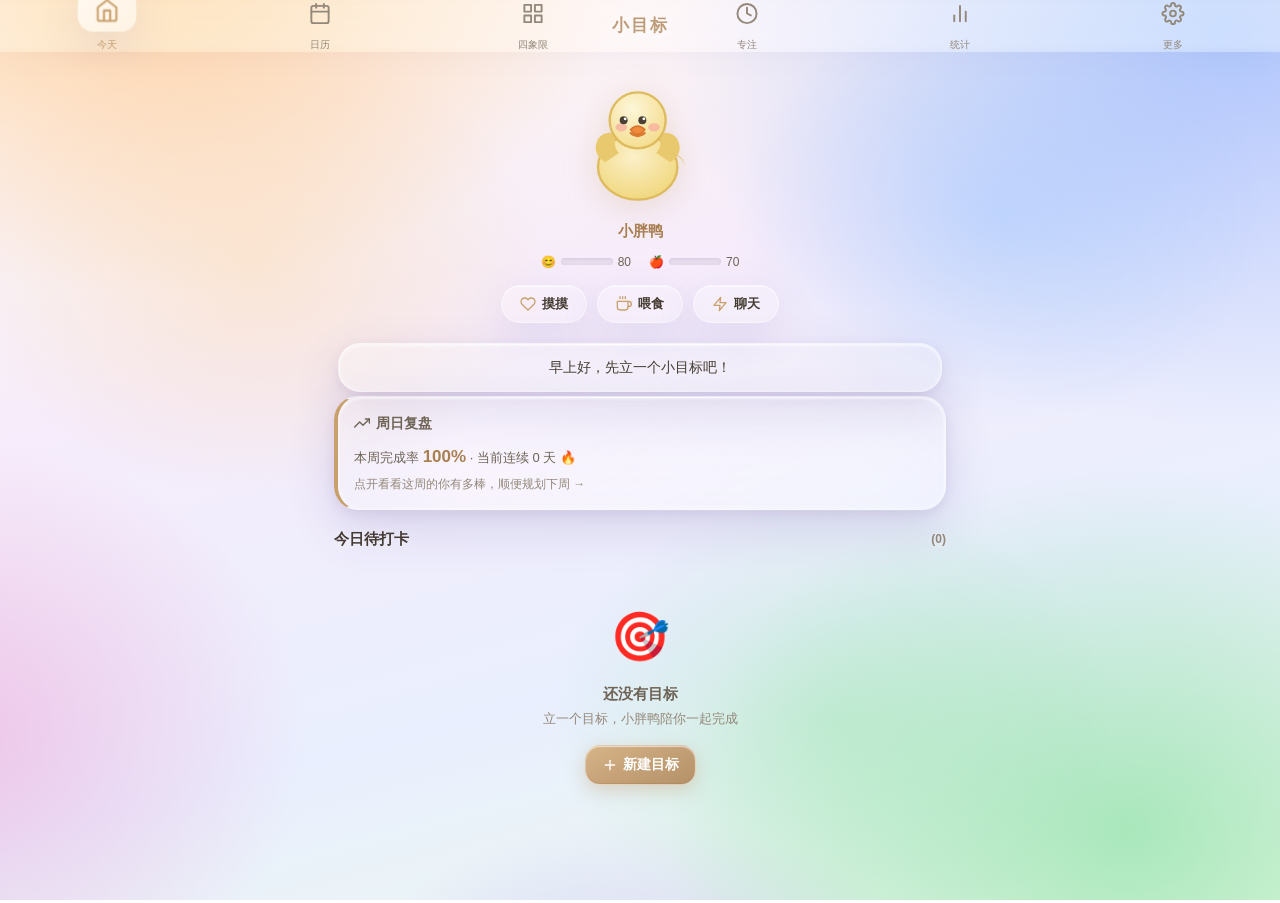
==== docs/index.html @ 964a6c67 "🌐 添加 GitHub Pages 部署（docs/ 目录） GitHub Pages 静态托管： - app 复制到 docs/ 作为站点根 - 静态托管下 API 代理不可用，前端自动回退直连模式" ====
<!DOCTYPE html>
<html lang="zh-CN">
<head>
  <meta charset="UTF-8">
  <meta name="viewport" content="width=device-width, initial-scale=1.0, maximum-scale=1.0, user-scalable=no, viewport-fit=cover">
  <meta name="theme-color" content="#C49A6C">
  <meta name="description" content="小目标 - 一个人也能认真完成目标的安静角落。完全免费、无付费墙、无焦虑制造机。">
  <meta name="apple-mobile-web-app-capable" content="yes">
  <meta name="mobile-web-app-capable" content="yes">
  <meta name="apple-mobile-web-app-status-bar-style" content="default">
  <meta name="apple-mobile-web-app-title" content="小目标">
  <link rel="manifest" href="manifest.json">
  <link rel="icon" href="data:image/svg+xml,%3Csvg xmlns='http://www.w3.org/2000/svg' viewBox='0 0 64 64'%3E%3Ccircle cx='32' cy='34' r='26' fill='%23F0D67A'/%3E%3Cellipse cx='32' cy='38' rx='20' ry='14' fill='%23F5E6B8'/%3E%3Ccircle cx='24' cy='30' r='3.5' fill='%23333'/%3E%3Ccircle cx='40' cy='30' r='3.5' fill='%23333'/%3E%3Cpath d='M27 40 q5 5 10 0' stroke='%23E8A33C' stroke-width='3' fill='none' stroke-linecap='round'/%3E%3C/svg%3E">
  <link rel="apple-touch-icon" href="assets/app-icon-180.png">
  <title>小目标</title>
  <link rel="stylesheet" href="css/style.css">
  <link rel="stylesheet" href="css/liquid-glass.css">
</head>
<body>
  <!-- 启动画面 -->
  <div id="splash-screen" class="splash-screen">
    <div class="splash-content">
      <svg class="splash-logo" viewBox="0 0 64 64"><circle cx="32" cy="34" r="26" fill="#F0D67A"/><ellipse cx="32" cy="38" rx="20" ry="14" fill="#F5E6B8"/><circle cx="24" cy="30" r="3.5" fill="#333"/><circle cx="40" cy="30" r="3.5" fill="#333"/><path d="M27 40 q5 5 10 0" stroke="#E8A33C" stroke-width="3" fill="none" stroke-linecap="round"/></svg>
      <div class="splash-title">小目标</div>
      <div class="splash-sub">一个人也能认真完成目标 🐤</div>
      <div class="splash-loader"></div>
    </div>
  </div>

  <!-- 主应用 -->
  <div id="app" class="app-wrap hidden">
    <header class="app-header">
      <div class="app-title" id="page-title">小目标</div>
      <nav class="app-nav" id="app-nav">
        <a href="#" data-page="home" class="active">
          <svg class="nav-icon" viewBox="0 0 24 24" fill="none" stroke="currentColor" stroke-width="2" stroke-linecap="round" stroke-linejoin="round"><path d="M3 9l9-7 9 7v11a2 2 0 0 1-2 2H5a2 2 0 0 1-2-2z"/><polyline points="9 22 9 12 15 12 15 22"/></svg>
          <span>今天</span>
        </a>
        <a href="#" data-page="calendar">
          <svg class="nav-icon" viewBox="0 0 24 24" fill="none" stroke="currentColor" stroke-width="2" stroke-linecap="round" stroke-linejoin="round"><rect x="3" y="4" width="18" height="18" rx="2" ry="2"/><line x1="16" y1="2" x2="16" y2="6"/><line x1="8" y1="2" x2="8" y2="6"/><line x1="3" y1="10" x2="21" y2="10"/></svg>
          <span>日历</span>
        </a>
        <a href="#" data-page="quadrant">
          <svg class="nav-icon" viewBox="0 0 24 24" fill="none" stroke="currentColor" stroke-width="2" stroke-linecap="round" stroke-linejoin="round"><rect x="3" y="3" width="7" height="7"/><rect x="14" y="3" width="7" height="7"/><rect x="14" y="14" width="7" height="7"/><rect x="3" y="14" width="7" height="7"/></svg>
          <span>四象限</span>
        </a>
        <a href="#" data-page="focus">
          <svg class="nav-icon" viewBox="0 0 24 24" fill="none" stroke="currentColor" stroke-width="2" stroke-linecap="round" stroke-linejoin="round"><circle cx="12" cy="12" r="10"/><polyline points="12 6 12 12 16 14"/></svg>
          <span>专注</span>
        </a>
        <a href="#" data-page="stats">
          <svg class="nav-icon" viewBox="0 0 24 24" fill="none" stroke="currentColor" stroke-width="2" stroke-linecap="round" stroke-linejoin="round"><line x1="18" y1="20" x2="18" y2="10"/><line x1="12" y1="20" x2="12" y2="4"/><line x1="6" y1="20" x2="6" y2="14"/></svg>
          <span>统计</span>
        </a>
        <a href="#" data-page="more">
          <svg class="nav-icon" viewBox="0 0 24 24" fill="none" stroke="currentColor" stroke-width="2" stroke-linecap="round" stroke-linejoin="round"><circle cx="12" cy="12" r="3"/><path d="M19.4 15a1.65 1.65 0 0 0 .33 1.82l.06.06a2 2 0 0 1 0 2.83 2 2 0 0 1-2.83 0l-.06-.06a1.65 1.65 0 0 0-1.82-.33 1.65 1.65 0 0 0-1 1.51V21a2 2 0 0 1-2 2 2 2 0 0 1-2-2v-.09A1.65 1.65 0 0 0 9 19.4a1.65 1.65 0 0 0-1.82.33l-.06.06a2 2 0 0 1-2.83 0 2 2 0 0 1 0-2.83l.06-.06a1.65 1.65 0 0 0 .33-1.82 1.65 1.65 0 0 0-1.51-1H3a2 2 0 0 1-2-2 2 2 0 0 1 2-2h.09A1.65 1.65 0 0 0 4.6 9a1.65 1.65 0 0 0-.33-1.82l-.06-.06a2 2 0 0 1 0-2.83 2 2 0 0 1 2.83 0l.06.06a1.65 1.65 0 0 0 1.82.33H9a1.65 1.65 0 0 0 1-1.51V3a2 2 0 0 1 2-2 2 2 0 0 1 2 2v.09a1.65 1.65 0 0 0 1 1.51 1.65 1.65 0 0 0 1.82-.33l.06-.06a2 2 0 0 1 2.83 0 2 2 0 0 1 0 2.83l-.06.06a1.65 1.65 0 0 0-.33 1.82V9a1.65 1.65 0 0 0 1.51 1H21a2 2 0 0 1 2 2 2 2 0 0 1-2 2h-.09a1.65 1.65 0 0 0-1.51 1z"/></svg>
          <span>更多</span>
        </a>
      </nav>
    </header>

    <main id="main-content"></main>

    <!-- 底部快捷打卡栏 -->
    <div id="quickbar" class="quickbar hidden">
      <div class="quickbar-inner" id="quickbar-inner"></div>
    </div>

    <div id="modal-overlay" class="modal-overlay hidden">
      <div class="modal-box" id="modal-content"></div>
    </div>
    <div id="duck-pop" class="duck-pop hidden"></div>
    <div id="toast" class="toast hidden"></div>
  </div>

  <script>
    if ('serviceWorker' in navigator && /^https?:$/.test(location.protocol)) {
      window.addEventListener('load', function () {
        navigator.serviceWorker.register('service-worker.js').catch(function (e) {
          console.warn('SW failed:', e.message);
        });
      });
    }
  </script>
  <script src="js/data/presets.js"></script>
  <script src="js/data/templates.js"></script>
  <script src="js/data/duck.js"></script>
  <script src="js/utils/icons.js"></script>
  <script src="js/utils/store.js"></script>
  <script src="js/utils/duckArt.js"></script>
  <script src="js/utils/liquidGlass.js"></script>
  <script src="js/utils/llm.js"></script>
  <script src="js/app.js"></script>
</body>
</html>
---- docs/css/style.css ----
/* ============================================================
 * 「小目标」· 液态玻璃 Liquid Glass — iOS 26 复刻
 * 特征：高透光毛玻璃 / 表面亮度渐变 / 顶部高光 / 大模糊 /
 *       彩色环境光斑 / 弹性动画 / 玻璃圆底图标
 * ============================================================ */
:root {
  --primary: #C9A06C;
  --primary-dark: #A97E50;
  --olive: #7A9A6E;
  --duck-yellow: #F0D67A;
  --done: #6DBF6D;
  --warn: #F0A050;
  --danger: #E07070;
  --ink: #433A30;
  --ink-2: #6E6355;
  --ink-3: #94887A;

  /* —— iOS 26 液态玻璃参数 · ultraThin（最透） —— */
  --glass-blur: blur(42px) saturate(190%) brightness(1.12);
  --glass-strong-blur: blur(56px) saturate(200%) brightness(1.15);
  /* 玻璃表面：最透 —— 几乎全透明，仅靠模糊区分玻璃 */
  --glass-bg: linear-gradient(155deg,
      rgba(255, 255, 255, 0.24) 0%,
      rgba(255, 255, 255, 0.12) 42%,
      rgba(255, 255, 255, 0.05) 100%);
  --glass-bg-strong: linear-gradient(155deg,
      rgba(255, 255, 255, 0.32) 0%,
      rgba(255, 255, 255, 0.18) 45%,
      rgba(255, 255, 255, 0.09) 100%);
  /* 玻璃边缘 + 高光 + 投影（高光微调，保持边缘可辨） */
  --glass-border: rgba(255, 255, 255, 0.38);
  --glass-shadow:
    inset 0 1px 1px rgba(255, 255, 255, 0.55),
    inset 0 -1px 1px rgba(255, 255, 255, 0.12),
    inset 0 0 28px rgba(255, 255, 255, 0.10),
    0 12px 40px rgba(105, 85, 160, 0.14);
  --glass-shadow-deep:
    inset 0 1px 1px rgba(255, 255, 255, 0.6),
    inset 0 -1px 1px rgba(255, 255, 255, 0.14),
    inset 0 0 36px rgba(255, 255, 255, 0.12),
    0 20px 60px rgba(90, 70, 150, 0.18);

  /* 弹性动画（spring） */
  --spring: cubic-bezier(0.34, 1.56, 0.64, 1);
  --ease: cubic-bezier(0.25, 0.8, 0.4, 1);

  --radius: 24px;
  --radius-lg: 30px;
  --nav-h: 58px;
  --header-h: 52px;
}
* { margin: 0; padding: 0; box-sizing: border-box; -webkit-tap-highlight-color: transparent; }
html { font-size: 16px; }
body {
  font-family: -apple-system, BlinkMacSystemFont, "PingFang SC", "Hiragino Sans GB", "Microsoft YaHei", sans-serif;
  color: var(--ink);
  line-height: 1.5;
  overscroll-behavior: none;
  min-height: 100vh;
  /* 彩色环境光（最透玻璃 → 背景光斑更鲜艳饱满） */
  background:
    radial-gradient(760px 560px at 12% -6%, rgba(255, 176, 92, 0.55), transparent 62%),
    radial-gradient(900px 640px at 96% 4%, rgba(96, 156, 255, 0.48), transparent 62%),
    radial-gradient(740px 580px at 88% 92%, rgba(96, 214, 128, 0.48), transparent 62%),
    radial-gradient(580px 480px at -4% 82%, rgba(240, 128, 196, 0.38), transparent 62%),
    radial-gradient(520px 400px at 50% 120%, rgba(168, 132, 255, 0.44), transparent 65%),
    linear-gradient(165deg, #FFF8EE 0%, #F6ECFB 36%, #E9EFFE 68%, #EDFAEC 100%);
  background-attachment: fixed;
}

/* 大尺寸环境光晕层（增强玻璃下的色彩深度） */
body::before {
  content: '';
  position: fixed; inset: 0; z-index: -1; pointer-events: none;
  background:
    radial-gradient(420px 320px at 20% 30%, rgba(255, 214, 150, 0.35), transparent 70%),
    radial-gradient(380px 300px at 78% 24%, rgba(130, 190, 255, 0.30), transparent 70%),
    radial-gradient(400px 320px at 65% 80%, rgba(140, 228, 158, 0.32), transparent 70%);
}

/* ---------- 启动画面 ---------- */
.splash-screen {
  position: fixed; inset: 0;
  display: flex; align-items: center; justify-content: center; z-index: 999;
  transition: opacity .5s var(--ease);
  background:
    radial-gradient(560px 420px at 18% 8%, rgba(255, 190, 110, 0.42), transparent 65%),
    radial-gradient(620px 480px at 82% 88%, rgba(120, 170, 255, 0.38), transparent 65%),
    radial-gradient(460px 360px at 60% 30%, rgba(245, 150, 200, 0.22), transparent 65%),
    linear-gradient(165deg, #FFF9F1, #F5EEFB 55%, #EDF2FD);
}
.splash-screen.fade-out { opacity: 0; pointer-events: none; }
.splash-content { text-align: center; }
.splash-logo {
  width: 96px; height: 96px; border-radius: 30px;
  background: var(--glass-bg-strong);
  -webkit-backdrop-filter: var(--glass-strong-blur); backdrop-filter: var(--glass-strong-blur);
  border: 1px solid var(--glass-border);
  box-shadow: var(--glass-shadow-deep);
  padding: 9px;
  animation: logoFloat 3.5s var(--ease) infinite;
}
@keyframes logoFloat {
  0%, 100% { transform: translateY(0) rotate(-1deg); }
  50% { transform: translateY(-7px) rotate(1deg); }
}
.splash-title { font-size: 27px; font-weight: 800; margin-top: 16px; color: var(--primary-dark); text-shadow: 0 2px 14px rgba(255,255,255,0.95); letter-spacing: 2px; }
.splash-sub { font-size: 13px; color: var(--ink-2); margin-top: 6px; }
.splash-loader {
  width: 46px; height: 4px; border-radius: 2px; margin: 24px auto 0;
  overflow: hidden; position: relative;
  background: rgba(255, 255, 255, 0.85);
  box-shadow: 0 0 16px rgba(201, 160, 108, 0.35), inset 0 0 4px rgba(201,160,108,0.2);
}
.splash-loader::after {
  content: ''; position: absolute; left: -50%; width: 50%; height: 100%;
  background: linear-gradient(90deg, var(--primary), #F0D67A);
  border-radius: 2px; animation: load 1.1s ease-in-out infinite;
}
@keyframes load { 0%{left:-50%} 100%{left:100%} }

/* ---------- 布局 ---------- */
.app-wrap { min-height: 100vh; padding-bottom: calc(var(--nav-h) + env(safe-area-inset-bottom)); }
.hidden { display: none !important; }

/* 顶部标题栏（悬浮玻璃） */
.app-header {
  position: sticky; top: 0; z-index: 50;
  padding-top: env(safe-area-inset-top);
  background: linear-gradient(to bottom,
    rgba(255, 255, 255, 0.32) 0%,
    rgba(255, 255, 255, 0.16) 85%,
    rgba(255, 255, 255, 0) 100%);
  -webkit-backdrop-filter: blur(40px) saturate(180%); backdrop-filter: blur(40px) saturate(180%);
}
.app-title {
  height: var(--header-h); line-height: var(--header-h); text-align: center;
  font-size: 17px; font-weight: 800; color: var(--primary-dark);
  letter-spacing: 2px; text-shadow: 0 1px 8px rgba(255,255,255,0.9);
}

/* 底部导航（悬浮玻璃条 + 图标玻璃圆底） */
.app-nav {
  display: flex; justify-content: space-around;
  position: fixed; bottom: 0; left: 0; right: 0; z-index: 60;
  height: calc(var(--nav-h) + env(safe-area-inset-bottom));
  padding-bottom: env(safe-area-inset-bottom);
  background: linear-gradient(to top,
    rgba(255, 255, 255, 0.34) 0%,
    rgba(255, 255, 255, 0.16) 78%,
    rgba(255, 255, 255, 0) 100%);
  -webkit-backdrop-filter: blur(44px) saturate(190%); backdrop-filter: blur(44px) saturate(190%);
  box-shadow: 0 -10px 40px rgba(105, 85, 160, 0.10);
}
.app-nav a {
  flex: 1; display: flex; flex-direction: column; align-items: center; justify-content: center;
  text-decoration: none; color: var(--ink-3); font-size: 10px; gap: 4px;
  transition: color .3s var(--ease);
}
.app-nav a .nav-icon {
  width: 22px; height: 22px;
  padding: 8px; width: 38px; height: 38px; box-sizing: content-box;
  border-radius: 14px;
  transition: all .35s var(--spring);
}
.app-nav a.active { color: var(--primary); }
.app-nav a.active .nav-icon {
  background: linear-gradient(155deg, rgba(255,255,255,0.75), rgba(255,255,255,0.4));
  -webkit-backdrop-filter: blur(12px); backdrop-filter: blur(12px);
  box-shadow: var(--glass-shadow);
  transform: translateY(-3px) scale(1.08);
}

main { padding: 14px 14px 20px; max-width: 640px; margin: 0 auto; }

/* ---------- 玻璃卡片（iOS 26 质感） ---------- */
.card {
  position: relative;
  background: var(--glass-bg);
  -webkit-backdrop-filter: var(--glass-blur); backdrop-filter: var(--glass-blur);
  border: 1px solid var(--glass-border);
  border-radius: var(--radius);
  box-shadow: var(--glass-shadow);
  padding: 16px; margin-bottom: 12px;
}
/* 表面高光层（玻璃反光） */
.card::after {
  content: ''; position: absolute; top: 0; left: 12px; right: 12px; height: 1px;
  background: linear-gradient(90deg, transparent, rgba(255,255,255,0.9), transparent);
  border-radius: var(--radius);
  pointer-events: none;
}
.card-title {
  font-size: 14px; font-weight: 600; color: var(--ink-2); margin-bottom: 10px;
  display: flex; align-items: center; gap: 6px;
}
.card-title svg { width: 16px; height: 16px; }

/* ---------- 目标卡片 ---------- */
.goal-card {
  position: relative;
  background: var(--glass-bg);
  -webkit-backdrop-filter: var(--glass-blur); backdrop-filter: var(--glass-blur);
  border: 1px solid var(--glass-border);
  border-radius: var(--radius);
  box-shadow: var(--glass-shadow);
  padding: 16px; margin-bottom: 12px;
  border-left: 4px solid var(--olive);
  transition: transform .3s var(--spring);
}
.goal-card:active { transform: scale(0.985); }
.goal-card.type-quantitative { border-left-color: #7A9A6E; }
.goal-card.type-habit { border-left-color: #6FA8C9; }
.goal-card.type-milestone { border-left-color: #C9A06F; }
.goal-card.done-goal { opacity: .6; }
.goal-head { display: flex; justify-content: space-between; align-items: flex-start; gap: 8px; }
.goal-name { font-size: 16px; font-weight: 700; }
.goal-cat { font-size: 11px; color: var(--ink-3); margin-top: 2px; }
.goal-progress { margin-top: 10px; }
.progress-bar {
  height: 10px; border-radius: 6px; overflow: hidden;
  background: rgba(120, 100, 150, 0.10);
  box-shadow: inset 0 1px 3px rgba(90, 70, 130, 0.12), inset 0 0 0 1px rgba(255,255,255,0.35);
}
.progress-fill {
  height: 100%;
  background: linear-gradient(90deg, var(--olive), #9DBC91);
  border-radius: 6px; transition: width .5s var(--ease);
  box-shadow: 0 0 12px rgba(122, 154, 110, 0.45);
}
.progress-text { display: flex; justify-content: space-between; font-size: 12px; color: var(--ink-2); margin-top: 5px; }
.goal-meta { display: flex; gap: 12px; font-size: 12px; color: var(--ink-2); margin-top: 8px; flex-wrap: wrap; }
.goal-meta span { display: inline-flex; align-items: center; gap: 3px; }
.goal-meta svg { width: 13px; height: 13px; }
.goal-actions { display: flex; gap: 8px; margin-top: 12px; }
.goal-actions .btn { flex: 1; }

/* 里程碑节点 */
.milestones { margin-top: 10px; }
.milestone-item {
  display: flex; align-items: center; gap: 8px; padding: 7px 0;
  border-top: 1px dashed rgba(160, 140, 200, 0.22); font-size: 13px;
}
.milestone-item:first-child { border-top: none; }
.ms-dot {
  width: 18px; height: 18px; border-radius: 50%; flex-shrink: 0;
  border: 2px solid var(--ink-3); display: flex; align-items: center; justify-content: center;
  background: rgba(255,255,255,0.4);
}
.ms-dot.achieved { background: linear-gradient(135deg, #7BCB7B, var(--done)); border-color: transparent; color: #fff; box-shadow: 0 2px 8px rgba(109,191,109,0.4); }
.ms-dot.achieved svg { width: 10px; height: 10px; }
.ms-dot.current { border-color: var(--primary); }
.ms-title { flex: 1; }
.ms-title.done-ms { text-decoration: line-through; color: var(--ink-3); }
.ms-date { font-size: 11px; color: var(--ink-3); }

/* ---------- 按钮（液态玻璃） ---------- */
.btn {
  display: inline-flex; align-items: center; justify-content: center; gap: 5px;
  border: 1px solid rgba(255, 255, 255, 0.45);
  border-radius: 15px; padding: 10px 16px;
  font-size: 14px; font-weight: 600; cursor: pointer;
  color: #fff;
  background: linear-gradient(155deg,
    rgba(214, 178, 128, 0.95) 0%,
    rgba(196, 154, 108, 0.9) 45%,
    rgba(176, 134, 90, 0.9) 100%);
  box-shadow:
    inset 0 1px 1px rgba(255, 255, 255, 0.6),
    inset 0 -1px 1px rgba(120, 80, 40, 0.15),
    0 6px 18px rgba(196, 154, 108, 0.35);
  transition: transform .25s var(--spring), opacity .2s;
}
.btn:active { transform: scale(0.94); }
.btn svg { width: 16px; height: 16px; }
.btn-outline {
  background: linear-gradient(155deg, rgba(255,255,255,0.65), rgba(255,255,255,0.35));
  color: var(--primary);
  border: 1.5px solid rgba(201, 160, 108, 0.5);
  box-shadow: inset 0 1px 1px rgba(255,255,255,0.8), 0 4px 14px rgba(105,85,160,0.10);
}
.btn-olive { background: linear-gradient(155deg, rgba(140, 172, 126, 0.95), rgba(122, 154, 110, 0.9) 45%, rgba(105, 138, 94, 0.92)); box-shadow: inset 0 1px 1px rgba(255,255,255,0.55), 0 6px 18px rgba(122,154,110,0.32); }
.btn-ghost {
  background: linear-gradient(155deg, rgba(255,255,255,0.6), rgba(255,255,255,0.32));
  color: var(--ink-2);
  border: 1px solid rgba(255, 255, 255, 0.6);
  box-shadow: inset 0 1px 1px rgba(255,255,255,0.8), 0 4px 14px rgba(105,85,160,0.08);
}
.btn-danger { background: linear-gradient(155deg, rgba(234, 128, 128, 0.95), rgba(224, 112, 112, 0.9) 45%, rgba(202, 96, 96, 0.92)); box-shadow: inset 0 1px 1px rgba(255,255,255,0.55), 0 6px 18px rgba(224,112,112,0.32); }
.btn-sm { padding: 7px 12px; font-size: 13px; border-radius: 12px; }
.btn-block { width: 100%; }
.btn:disabled { opacity: .45; }

/* ---------- 表单（玻璃内凹） ---------- */
.form-group { margin-bottom: 14px; }
.form-label { display: block; font-size: 13px; font-weight: 600; color: var(--ink-2); margin-bottom: 6px; }
.form-input, .form-select, .form-textarea {
  width: 100%;
  border: 1px solid rgba(255, 255, 255, 0.7);
  border-radius: 15px;
  padding: 11px 12px; font-size: 15px;
  background: rgba(255, 255, 255, 0.35);
  -webkit-backdrop-filter: blur(14px); backdrop-filter: blur(14px);
  color: var(--ink); font-family: inherit;
  outline: none;
  box-shadow: inset 0 2px 6px rgba(90, 70, 130, 0.10), inset 0 1px 1px rgba(255,255,255,0.4);
  transition: border-color .2s, box-shadow .3s var(--ease);
}
.form-input:focus, .form-select:focus, .form-textarea:focus {
  border-color: rgba(201, 160, 108, 0.75);
  box-shadow: inset 0 2px 6px rgba(90, 70, 130, 0.08), 0 0 0 4px rgba(201, 160, 108, 0.16);
  background: rgba(255, 255, 255, 0.5);
}
.form-textarea { min-height: 72px; resize: vertical; }
.form-hint { font-size: 11px; color: var(--ink-3); margin-top: 4px; }
.type-select { display: grid; grid-template-columns: 1fr 1fr 1fr; gap: 8px; }
.type-option {
  position: relative;
  border: 1.5px solid rgba(255, 255, 255, 0.6);
  border-radius: 18px; padding: 12px 6px;
  text-align: center; cursor: pointer;
  background: var(--glass-bg);
  -webkit-backdrop-filter: blur(16px); backdrop-filter: blur(16px);
  box-shadow: var(--glass-shadow);
  transition: all .25s var(--spring);
}
.type-option:active { transform: scale(0.95); }
.type-option.selected {
  border-color: rgba(201, 160, 108, 0.7);
  background: linear-gradient(155deg, rgba(240, 214, 122, 0.45), rgba(240, 214, 122, 0.25));
  box-shadow: 0 0 0 4px rgba(240, 214, 122, 0.22), var(--glass-shadow);
}
.type-option .type-icon { font-size: 24px; }
.type-option .type-name { font-size: 13px; font-weight: 600; margin-top: 4px; }
.type-option .type-desc { font-size: 10px; color: var(--ink-3); margin-top: 2px; }
.seg {
  display: flex; border-radius: 15px; padding: 3px; gap: 3px;
  background: rgba(255, 255, 255, 0.3);
  border: 1px solid rgba(255, 255, 255, 0.55);
  box-shadow: inset 0 2px 6px rgba(90, 70, 130, 0.08);
}
.seg button {
  flex: 1; border: none; background: transparent; padding: 8px 4px;
  border-radius: 12px; font-size: 13px; color: var(--ink-2); cursor: pointer; font-weight: 500;
  transition: all .25s var(--spring);
}
.seg button.active {
  background: linear-gradient(155deg, rgba(255,255,255,0.9), rgba(255,255,255,0.6));
  color: var(--primary); font-weight: 700;
  box-shadow: 0 4px 12px rgba(105, 85, 160, 0.16), inset 0 1px 1px rgba(255,255,255,0.9);
}
.freq-row { display: flex; align-items: center; gap: 8px; }
.freq-row input { flex: 1; }
.step-btns { display: flex; gap: 10px; margin-top: 20px; }

/* ---------- 日历 ---------- */
.cal-header { display: flex; justify-content: space-between; align-items: center; margin-bottom: 10px; }
.cal-month { font-size: 16px; font-weight: 700; }
.cal-nav {
  background: linear-gradient(155deg, rgba(255,255,255,0.7), rgba(255,255,255,0.4));
  border: 1px solid rgba(255,255,255,0.6);
  border-radius: 50%; width: 34px; height: 34px;
  font-size: 18px; color: var(--primary); cursor: pointer;
  box-shadow: var(--glass-shadow);
  display: flex; align-items: center; justify-content: center;
}
.cal-nav:active { transform: scale(0.9); }
.cal-week { display: grid; grid-template-columns: repeat(7, 1fr); text-align: center; font-size: 11px; color: var(--ink-3); margin-bottom: 4px; }
.cal-days { display: grid; grid-template-columns: repeat(7, 1fr); gap: 3px; }
.cal-day {
  aspect-ratio: 1; border-radius: 13px; display: flex; flex-direction: column;
  align-items: center; justify-content: center; font-size: 12px; cursor: pointer;
  background: rgba(255, 255, 255, 0.30);
  -webkit-backdrop-filter: blur(8px); backdrop-filter: blur(8px);
  border: 1px solid rgba(255, 255, 255, 0.45);
  position: relative;
  transition: transform .2s var(--spring);
}
.cal-day:active { transform: scale(0.9); }
.cal-day.today { border: 1.5px solid var(--primary); font-weight: 700; box-shadow: 0 0 0 4px rgba(201, 160, 108, 0.18); }
.cal-day.done {
  background: linear-gradient(155deg, rgba(126, 205, 126, 0.92), rgba(109, 191, 109, 0.88) 50%, rgba(95, 175, 95, 0.9));
  color: #fff; font-weight: 600; border-color: transparent;
  box-shadow: 0 4px 12px rgba(109, 191, 109, 0.4), inset 0 1px 1px rgba(255,255,255,0.5);
}
.cal-day.makeup { background: linear-gradient(155deg, rgba(245, 170, 95, 0.92), rgba(240, 160, 80, 0.9)); color: #fff; border-color: transparent; box-shadow: 0 4px 12px rgba(240,160,80,0.35), inset 0 1px 1px rgba(255,255,255,0.5); }
.cal-day.empty { background: transparent; cursor: default; border-color: transparent; box-shadow: none; }
.cal-day .cal-dot { position: absolute; bottom: 2px; width: 4px; height: 4px; border-radius: 50%; background: var(--primary); }
.cal-day.done .cal-dot { background: #fff; }
.cal-day.other-month { opacity: .3; }
.cal-legend { display: flex; gap: 14px; font-size: 11px; color: var(--ink-2); margin-top: 8px; }
.cal-legend i { display: inline-block; width: 10px; height: 10px; border-radius: 3px; margin-right: 4px; vertical-align: -1px; }
.cal-records { margin-top: 12px; }
.record-item {
  display: flex; gap: 10px; padding: 8px 0; border-top: 1px dashed rgba(160, 140, 200, 0.22);
  font-size: 13px; align-items: baseline;
}
.record-item:first-child { border-top: none; }
.record-date { color: var(--ink-3); flex-shrink: 0; font-size: 12px; }
.record-note { flex: 1; }

/* ---------- 四象限 ---------- */
.quad-grid { display: grid; grid-template-columns: 1fr 1fr; gap: 10px; }
.quad-cell {
  border-radius: 20px; padding: 10px; min-height: 150px;
  display: flex; flex-direction: column;
  border: 1px solid rgba(255, 255, 255, 0.55);
  -webkit-backdrop-filter: blur(20px) saturate(170%); backdrop-filter: blur(20px) saturate(170%);
  box-shadow: inset 0 1px 1px rgba(255,255,255,0.6), 0 8px 24px rgba(105,85,160,0.08);
}
.quad-cell.q1 { background: linear-gradient(155deg, rgba(251, 234, 234, 0.68), rgba(251, 224, 224, 0.5)); }
.quad-cell.q2 { background: linear-gradient(155deg, rgba(234, 242, 228, 0.68), rgba(224, 238, 218, 0.5)); }
.quad-cell.q3 { background: linear-gradient(155deg, rgba(251, 243, 220, 0.68), rgba(249, 236, 200, 0.5)); }
.quad-cell.q4 { background: linear-gradient(155deg, rgba(240, 238, 234, 0.6), rgba(232, 228, 222, 0.45)); }
.quad-label { font-size: 12px; font-weight: 700; margin-bottom: 6px; }
.q1 .quad-label { color: #C05B5B; }
.q2 .quad-label { color: #5E8A4E; }
.q3 .quad-label { color: #C08A3E; }
.q4 .quad-label { color: #8A8070; }
.quad-task {
  background: linear-gradient(155deg, rgba(255,255,255,0.85), rgba(255,255,255,0.6));
  border: 1px solid rgba(255, 255, 255, 0.75);
  border-radius: 13px; padding: 8px 10px; font-size: 13px;
  margin-bottom: 6px; cursor: pointer;
  display: flex; justify-content: space-between; align-items: center; gap: 6px;
  box-shadow: 0 3px 10px rgba(105, 85, 160, 0.10), inset 0 1px 1px rgba(255,255,255,0.9);
  transition: transform .2s var(--spring);
}
.quad-task:active { transform: scale(0.96); }
.quad-task.done-t { text-decoration: line-through; opacity: .5; }
.quad-task .q-del { color: var(--ink-3); font-size: 16px; background: none; border: none; cursor: pointer; padding: 0 2px; }
.quad-add {
  border: 1.5px dashed rgba(160, 140, 200, 0.45); border-radius: 13px; padding: 7px;
  text-align: center; font-size: 12px; color: var(--ink-3); cursor: pointer;
  background: rgba(255, 255, 255, 0.25); width: 100%;
}

/* ---------- 番茄钟 ---------- */
.focus-wrap { text-align: center; padding: 30px 10px; }
.focus-ring {
  width: 228px; height: 228px; margin: 0 auto; border-radius: 50%;
  display: flex; flex-direction: column; align-items: center; justify-content: center;
  background: conic-gradient(var(--primary) var(--pct, 0%), rgba(255, 255, 255, 0.5) 0%);
  position: relative;
  box-shadow: 0 16px 48px rgba(105, 85, 160, 0.22), inset 0 1px 1px rgba(255,255,255,0.8);
}
.focus-ring::before {
  content: ''; position: absolute; inset: 15px; border-radius: 50%;
  background: linear-gradient(155deg, rgba(255,255,255,0.85), rgba(255,255,255,0.6));
  -webkit-backdrop-filter: blur(24px); backdrop-filter: blur(24px);
  border: 1px solid rgba(255, 255, 255, 0.85);
  box-shadow: inset 0 2px 12px rgba(255,255,255,0.9);
}
.focus-time { font-size: 46px; font-weight: 800; z-index: 1; font-variant-numeric: tabular-nums; }
.focus-mode { font-size: 13px; color: var(--ink-2); z-index: 1; margin-top: 2px; }
.focus-poms { font-size: 20px; margin-top: 18px; letter-spacing: 4px; }
.focus-ctrl { display: flex; gap: 12px; justify-content: center; margin-top: 26px; }
.focus-task { margin-top: 20px; text-align: left; }
.focus-opts { display: flex; gap: 8px; justify-content: center; margin-top: 16px; }
.focus-opts button {
  border: 1px solid rgba(255, 255, 255, 0.65);
  background: linear-gradient(155deg, rgba(255,255,255,0.6), rgba(255,255,255,0.35));
  -webkit-backdrop-filter: blur(12px); backdrop-filter: blur(12px);
  border-radius: 22px; padding: 6px 14px; font-size: 13px; color: var(--ink-2); cursor: pointer;
  box-shadow: var(--glass-shadow);
  transition: all .25s var(--spring);
}
.focus-opts button.active { border-color: var(--primary); color: var(--primary); font-weight: 600; background: linear-gradient(155deg, rgba(240,214,122,0.5), rgba(240,214,122,0.3)); }
.noise-row { display: flex; gap: 8px; justify-content: center; margin-top: 14px; flex-wrap: wrap; }
.noise-chip {
  border: 1px solid rgba(255, 255, 255, 0.65);
  background: linear-gradient(155deg, rgba(255,255,255,0.6), rgba(255,255,255,0.35));
  -webkit-backdrop-filter: blur(12px); backdrop-filter: blur(12px);
  border-radius: 22px; padding: 7px 14px; font-size: 13px; color: var(--ink-2); cursor: pointer;
  box-shadow: var(--glass-shadow);
  transition: all .25s var(--spring);
}
.noise-chip:active { transform: scale(0.94); }
.noise-chip.active { border-color: var(--olive); background: linear-gradient(155deg, rgba(240,214,122,0.5), rgba(240,214,122,0.3)); color: var(--olive); font-weight: 600; }

/* ---------- 统计 ---------- */
.stats-grid { display: grid; grid-template-columns: 1fr 1fr; gap: 10px; margin-bottom: 14px; }
.stat-box {
  position: relative;
  background: var(--glass-bg);
  -webkit-backdrop-filter: var(--glass-blur); backdrop-filter: var(--glass-blur);
  border: 1px solid var(--glass-border);
  border-radius: var(--radius);
  padding: 14px;
  box-shadow: var(--glass-shadow);
}
.stat-num { font-size: 26px; font-weight: 800; color: var(--primary-dark); }
.stat-label { font-size: 12px; color: var(--ink-2); margin-top: 2px; }
.badge-row { display: flex; flex-wrap: wrap; gap: 8px; }
.badge {
  display: inline-flex; align-items: center; gap: 5px;
  background: linear-gradient(155deg, rgba(240, 214, 122, 0.5), rgba(240, 214, 122, 0.28));
  -webkit-backdrop-filter: blur(12px); backdrop-filter: blur(12px);
  border: 1px solid rgba(240, 214, 122, 0.6);
  border-radius: 22px; padding: 6px 12px; font-size: 13px;
  box-shadow: inset 0 1px 1px rgba(255,255,255,0.6);
}
.badge.locked { filter: grayscale(1); opacity: .5; }
.badge svg { width: 15px; height: 15px; color: var(--warn); }
.cat-bar-row { display: flex; align-items: center; gap: 8px; margin-bottom: 8px; font-size: 12px; }
.cat-bar-label { width: 44px; color: var(--ink-2); flex-shrink: 0; }
.cat-bar { flex: 1; height: 10px; background: rgba(120, 100, 150, 0.10); border-radius: 5px; overflow: hidden; box-shadow: inset 0 1px 3px rgba(90,70,130,0.1); }
.cat-bar-fill { height: 100%; background: linear-gradient(90deg, var(--primary), #F0D67A); border-radius: 5px; box-shadow: 0 0 8px rgba(201,160,108,0.4); }
.cat-bar-pct { width: 36px; text-align: right; color: var(--ink-2); }

/* ---------- 更多/设置 ---------- */
.setting-row {
  display: flex; justify-content: space-between; align-items: center;
  padding: 13px 0; border-bottom: 1px solid rgba(160, 140, 200, 0.16); cursor: pointer;
  transition: opacity .2s;
}
.setting-row:active { opacity: .6; }
.setting-row:last-child { border-bottom: none; }
.setting-row .s-label { display: flex; align-items: center; gap: 10px; font-size: 14px; }
.setting-row .s-label svg { width: 18px; height: 18px; color: var(--primary); }
.setting-row .s-val { color: var(--ink-3); font-size: 13px; display: flex; align-items: center; gap: 4px; }
.setting-row .s-val svg { width: 14px; height: 14px; }
.switch { width: 48px; height: 28px; border-radius: 14px; background: rgba(180, 160, 200, 0.4); position: relative; cursor: pointer; transition: background .25s var(--ease); flex-shrink: 0; box-shadow: inset 0 2px 5px rgba(80, 60, 120, 0.2); }
.switch::after {
  content: ''; position: absolute; top: 3px; left: 3px; width: 22px; height: 22px;
  border-radius: 50%; background: linear-gradient(155deg, #fff, #F0EDF6);
  transition: left .25s var(--spring);
  box-shadow: 0 2px 6px rgba(0, 0, 0, 0.25), inset 0 1px 1px rgba(255,255,255,0.9);
}
.switch.on { background: linear-gradient(135deg, #8FAC80, var(--olive)); }
.switch.on::after { left: 23px; }

/* API 设置 */
.api-badge { display: inline-block; font-size: 11px; padding: 2px 8px; border-radius: 10px; margin-left: 6px; vertical-align: 1px; }
.api-free { background: rgba(109, 191, 109, 0.22); color: #4A8B3A; }
.api-paid { background: rgba(240, 160, 80, 0.22); color: #B07E2E; }
.api-offline { background: rgba(90, 140, 190, 0.22); color: #3A6B8B; }
.key-mask { font-family: monospace; letter-spacing: 2px; color: var(--ink-2); font-size: 14px; }

/* ---------- 模板库 ---------- */
.tpl-grid { display: grid; grid-template-columns: 1fr 1fr; gap: 10px; }
.tpl-card {
  position: relative;
  background: var(--glass-bg);
  -webkit-backdrop-filter: var(--glass-blur); backdrop-filter: var(--glass-blur);
  border: 1px solid var(--glass-border);
  border-radius: 18px; padding: 13px;
  box-shadow: var(--glass-shadow);
  cursor: pointer; transition: transform .25s var(--spring);
}
.tpl-card:active { transform: scale(0.95); }
.tpl-emoji { font-size: 26px; }
.tpl-name { font-size: 14px; font-weight: 600; margin-top: 6px; }
.tpl-desc { font-size: 11px; color: var(--ink-3); margin-top: 3px; }

/* ---------- 今日待打卡 ---------- */
.today-list { margin-bottom: 14px; }
.today-item {
  position: relative;
  display: flex; align-items: center; gap: 10px; padding: 12px 14px;
  background: var(--glass-bg);
  -webkit-backdrop-filter: var(--glass-blur); backdrop-filter: var(--glass-blur);
  border: 1px solid var(--glass-border);
  border-radius: 17px; margin-bottom: 8px;
  box-shadow: var(--glass-shadow);
  transition: transform .25s var(--spring);
}
.today-item:active { transform: scale(0.98); }
.today-item .ti-name { flex: 1; font-size: 14px; }
.today-item .ti-name small { display: block; color: var(--ink-3); font-size: 11px; }
.today-check {
  width: 30px; height: 30px; border-radius: 50%;
  border: 2px solid rgba(160, 140, 200, 0.4);
  background: rgba(255, 255, 255, 0.5);
  display: flex; align-items: center; justify-content: center; cursor: pointer; flex-shrink: 0;
  color: transparent; transition: all .25s var(--spring);
}
.today-check:active { transform: scale(0.88); }
.today-check svg { width: 16px; height: 16px; }
.today-check.on { background: linear-gradient(135deg, #7BCB7B, var(--done)); border-color: transparent; color: #fff; box-shadow: 0 3px 10px rgba(109,191,109,0.4); }

/* ---------- 宠物区 ---------- */
.pet-stage { text-align: center; padding: 10px 0 6px; position: relative; }
.pet-stage .duck-big { width: 140px; height: 140px; margin: 0 auto; cursor: pointer; transition: transform .3s var(--spring); }
.pet-stage .duck-big:active { transform: scale(0.92); }
.pet-name { font-size: 15px; font-weight: 700; margin-top: 4px; color: var(--primary-dark); }
.pet-status { display: flex; justify-content: center; gap: 18px; margin-top: 10px; font-size: 12px; color: var(--ink-2); }
.pet-status .ps-item { display: flex; align-items: center; gap: 5px; }
.pet-status .ps-bar { width: 52px; height: 7px; background: rgba(120, 100, 150, 0.12); border-radius: 4px; overflow: hidden; box-shadow: inset 0 1px 3px rgba(90,70,130,0.12); }
.pet-status .ps-fill { height: 100%; border-radius: 4px; background: linear-gradient(90deg, var(--duck-yellow), #F0A050); transition: width .5s var(--ease); }
.pet-status .ps-fill.fed-f { background: linear-gradient(90deg, var(--olive), #96B58A); }
.pet-actions { display: flex; justify-content: center; gap: 10px; margin-top: 14px; }
.pet-action-btn {
  position: relative;
  display: inline-flex; align-items: center; gap: 6px;
  background: var(--glass-bg);
  -webkit-backdrop-filter: blur(18px); backdrop-filter: blur(18px);
  border: 1px solid var(--glass-border);
  border-radius: 26px; padding: 9px 18px; font-size: 13px; font-weight: 600; color: var(--ink);
  cursor: pointer; box-shadow: var(--glass-shadow);
  transition: transform .25s var(--spring);
}
.pet-action-btn:active { transform: scale(0.92); }
.pet-action-btn svg { width: 16px; height: 16px; color: var(--primary); }
.pet-speech {
  position: relative;
  background: var(--glass-bg-strong);
  -webkit-backdrop-filter: var(--glass-strong-blur); backdrop-filter: var(--glass-strong-blur);
  border: 1px solid var(--glass-border);
  border-radius: 22px; padding: 13px 16px;
  box-shadow: var(--glass-shadow-deep);
  margin: 14px 4px 4px; font-size: 14px;
  min-height: 46px;
  display: flex; align-items: center; justify-content: center; text-align: center;
}
.pet-levels { display: flex; gap: 8px; overflow-x: auto; padding: 8px 2px 4px; }
.pet-level {
  flex-shrink: 0; text-align: center;
  background: var(--glass-bg);
  -webkit-backdrop-filter: var(--glass-blur); backdrop-filter: var(--glass-blur);
  border-radius: 18px; padding: 10px 8px;
  box-shadow: var(--glass-shadow);
  width: 88px; border: 2px solid transparent;
  transition: transform .25s var(--spring);
}
.pet-level:active { transform: scale(0.95); }
.pet-level.current-lv { border-color: rgba(240, 214, 122, 0.8); background: linear-gradient(155deg, rgba(240,214,122,0.4), rgba(240,214,122,0.2)); }
.pet-level.locked-lv { opacity: .55; }
.pet-level .pl-emoji { font-size: 34px; line-height: 1.1; }
.pet-level .pl-name { font-size: 11px; font-weight: 700; margin-top: 4px; }
.pet-level .pl-desc { font-size: 9px; color: var(--ink-3); margin-top: 2px; }

/* ---------- 弹窗（iOS 底部玻璃面板） ---------- */
.modal-overlay {
  position: fixed; inset: 0; z-index: 100;
  display: flex; align-items: flex-end; justify-content: center;
  background: rgba(80, 65, 110, 0.28);
  -webkit-backdrop-filter: blur(10px); backdrop-filter: blur(10px);
  animation: fadeIn .25s var(--ease);
}
@keyframes fadeIn { from { opacity: 0 } to { opacity: 1 } }
.modal-box {
  position: relative;
  background: linear-gradient(165deg,
    rgba(255, 252, 247, 0.60) 0%,
    rgba(250, 246, 240, 0.48) 60%,
    rgba(247, 242, 236, 0.52) 100%);
  -webkit-backdrop-filter: var(--glass-strong-blur); backdrop-filter: var(--glass-strong-blur);
  border: 1px solid rgba(255, 255, 255, 0.85);
  border-bottom: none;
  border-radius: 32px 32px 0 0;
  width: 100%; max-width: 640px; max-height: 88vh; overflow-y: auto;
  padding: 22px 18px calc(26px + env(safe-area-inset-bottom));
  box-shadow: 0 -18px 60px rgba(80, 60, 130, 0.22), inset 0 1px 1px rgba(255, 255, 255, 0.95);
  animation: slideUp .35s var(--spring);
}
/* 弹窗顶部把手（iOS 风格） */
.modal-box::before {
  content: ''; position: sticky; top: -2px; display: block;
  width: 40px; height: 5px; border-radius: 3px;
  background: rgba(120, 100, 150, 0.25);
  margin: 0 auto 16px;
}
@keyframes slideUp { from { transform: translateY(48px); opacity: .4 } to { transform: none; opacity: 1 } }
.modal-title { font-size: 17px; font-weight: 700; text-align: center; margin-bottom: 16px; color: var(--primary-dark); }
.modal-close {
  position: absolute; top: 14px; right: 14px; width: 32px; height: 32px;
  border-radius: 50%; border: 1px solid rgba(255,255,255,0.7);
  background: linear-gradient(155deg, rgba(255,255,255,0.8), rgba(255,255,255,0.5));
  color: var(--ink-2); font-size: 15px; cursor: pointer;
  -webkit-backdrop-filter: blur(10px); backdrop-filter: blur(10px);
  box-shadow: var(--glass-shadow);
}
.modal-wrap { position: relative; }

/* 庆祝动画 */
.celebrate-overlay {
  position: fixed; inset: 0; z-index: 200;
  display: flex; align-items: center; justify-content: center;
  background: rgba(80, 65, 110, 0.35);
  -webkit-backdrop-filter: blur(14px); backdrop-filter: blur(14px);
  animation: fadeIn .25s var(--ease);
}
.celebrate-box {
  position: relative;
  text-align: center;
  background: var(--glass-bg-strong);
  -webkit-backdrop-filter: var(--glass-strong-blur); backdrop-filter: var(--glass-strong-blur);
  border: 1px solid var(--glass-border);
  border-radius: 30px; padding: 32px 38px;
  box-shadow: var(--glass-shadow-deep);
  animation: popIn .45s var(--spring); max-width: 82vw;
}
@keyframes popIn { 0% { transform: scale(.55); opacity: 0 } 65% { transform: scale(1.07) } 100% { transform: none; opacity: 1 } }
.celebrate-emoji { font-size: 54px; }
.celebrate-title { font-size: 21px; font-weight: 800; margin: 10px 0 6px; color: var(--primary-dark); }
.celebrate-sub { font-size: 14px; color: var(--ink-2); margin-bottom: 18px; }

/* ---------- Toast ---------- */
.toast {
  position: fixed; top: calc(var(--header-h) + env(safe-area-inset-top) + 10px); left: 50%;
  transform: translateX(-50%);
  background: linear-gradient(155deg, rgba(84, 74, 66, 0.85), rgba(60, 52, 46, 0.8));
  -webkit-backdrop-filter: blur(20px); backdrop-filter: blur(20px);
  border: 1px solid rgba(255, 255, 255, 0.25);
  color: #fff; padding: 10px 20px; border-radius: 26px; font-size: 13px; z-index: 300;
  animation: toastIn .35s var(--spring); max-width: 86vw; text-align: center;
  box-shadow: 0 10px 30px rgba(0, 0, 0, 0.22), inset 0 1px 1px rgba(255,255,255,0.2);
}
@keyframes toastIn { from { transform: translateX(-50%) translateY(-12px); opacity: 0 } to { transform: translateX(-50%); opacity: 1 } }
.duck-pop {
  position: fixed; bottom: calc(var(--nav-h) + 20px); left: 50%; transform: translateX(-50%);
  background: var(--glass-bg-strong);
  -webkit-backdrop-filter: var(--glass-strong-blur); backdrop-filter: var(--glass-strong-blur);
  border: 1px solid rgba(240, 214, 122, 0.7);
  border-radius: 22px; padding: 12px 18px; font-size: 14px; z-index: 250;
  box-shadow: var(--glass-shadow-deep);
  display: flex; align-items: center; gap: 10px; animation: popIn .4s var(--spring); max-width: 88vw;
}
.duck-pop .dp-emoji { font-size: 26px; }

/* 快捷打卡栏 */
.quickbar { position: fixed; bottom: calc(var(--nav-h) + env(safe-area-inset-bottom)); left: 0; right: 0; z-index: 55; padding: 0 14px 8px; pointer-events: none; }
.quickbar-inner {
  position: relative;
  background: var(--glass-bg-strong);
  -webkit-backdrop-filter: var(--glass-strong-blur); backdrop-filter: var(--glass-strong-blur);
  border: 1px solid rgba(255, 255, 255, 0.75);
  border-radius: 20px;
  box-shadow: var(--glass-shadow-deep);
  padding: 10px; pointer-events: auto; display: flex; gap: 8px; overflow-x: auto;
}
.quickbar-inner .qb-item {
  flex-shrink: 0; display: flex; align-items: center; gap: 6px;
  background: linear-gradient(155deg, rgba(240, 214, 122, 0.4), rgba(240, 214, 122, 0.22));
  border: 1px solid rgba(255, 255, 255, 0.6);
  border-radius: 13px; padding: 8px 12px;
  font-size: 13px; cursor: pointer;
  transition: transform .2s var(--spring);
}
.quickbar-inner .qb-item:active { transform: scale(0.94); border-color: var(--duck-yellow); }
.quickbar-inner .qb-item.done-q { background: linear-gradient(155deg, rgba(109,191,109,0.35), rgba(109,191,109,0.2)); }

/* ---------- 其他 ---------- */
.empty-state { text-align: center; padding: 40px 20px; color: var(--ink-3); }
.empty-state .es-emoji { font-size: 48px; margin-bottom: 10px; }
.empty-state .es-title { font-size: 15px; font-weight: 600; color: var(--ink-2); }
.empty-state .es-desc { font-size: 13px; margin-top: 4px; }
.section-title { font-size: 15px; font-weight: 700; margin: 18px 0 10px; display: flex; justify-content: space-between; align-items: center; text-shadow: 0 1px 8px rgba(255,255,255,0.85); }
.section-title .st-link { font-size: 12px; color: var(--primary); font-weight: 500; text-decoration: none; }
.duck-line {
  font-size: 12px; color: var(--ink-2);
  background: linear-gradient(155deg, rgba(240, 214, 122, 0.3), rgba(240, 214, 122, 0.16));
  -webkit-backdrop-filter: blur(12px); backdrop-filter: blur(12px);
  border: 1px solid rgba(255, 255, 255, 0.55);
  border-radius: 13px; padding: 8px 12px; margin-top: 8px;
  display: flex; gap: 8px; align-items: flex-start;
  box-shadow: inset 0 1px 1px rgba(255,255,255,0.6);
}
.duck-line .dl-e { flex-shrink: 0; }
.fab {
  position: fixed; right: 18px; bottom: calc(var(--nav-h) + env(safe-area-inset-bottom) + 16px);
  width: 56px; height: 56px; border-radius: 50%; border: 1px solid rgba(255, 255, 255, 0.5);
  z-index: 54;
  background: linear-gradient(155deg, rgba(218, 182, 132, 0.96), rgba(196, 154, 108, 0.9) 50%, rgba(176, 134, 90, 0.92));
  color: #fff;
  box-shadow: inset 0 1px 1px rgba(255, 255, 255, 0.65), 0 10px 30px rgba(196, 154, 108, 0.5);
  font-size: 26px; cursor: pointer;
  display: flex; align-items: center; justify-content: center;
  -webkit-backdrop-filter: blur(14px); backdrop-filter: blur(14px);
  transition: transform .3s var(--spring);
}
.fab:active { transform: scale(0.88) rotate(90deg); }
.fab svg { width: 24px; height: 24px; }
.ai-loading { text-align: center; padding: 20px; color: var(--ink-2); font-size: 13px; }
.spinner {
  width: 26px; height: 26px;
  border: 3px solid rgba(201, 160, 108, 0.2);
  border-top-color: var(--primary);
  border-radius: 50%; margin: 0 auto 10px; animation: spin .8s linear infinite;
}
@keyframes spin { to { transform: rotate(360deg) } }
.divider { border: none; border-top: 1px solid rgba(160, 140, 200, 0.2); margin: 14px 0; }
.tag {
  display: inline-block;
  background: linear-gradient(155deg, rgba(255,255,255,0.7), rgba(255,255,255,0.4));
  color: var(--ink-2);
  border: 1px solid rgba(255, 255, 255, 0.6);
  font-size: 11px; border-radius: 9px; padding: 2px 8px; margin-right: 4px; margin-top: 6px;
}
.chip {
  display: inline-block;
  border: 1px solid rgba(255, 255, 255, 0.65);
  border-radius: 18px; padding: 5px 12px; font-size: 12px;
  margin: 3px 4px 0 0; cursor: pointer;
  background: linear-gradient(155deg, rgba(255,255,255,0.6), rgba(255,255,255,0.35));
  transition: all .2s var(--spring);
}
.chip:active { transform: scale(0.94); }
.chip.selected { border-color: var(--olive); background: linear-gradient(155deg, rgba(240,214,122,0.5), rgba(240,214,122,0.3)); color: var(--olive); font-weight: 600; }

/* ============ 小胖鸭动画 ============ */
.duck-svg { overflow: visible; display: block; filter: drop-shadow(0 6px 16px rgba(201, 160, 108, 0.28)); }
.duck-idle .duck-eyes, .duck-happy .duck-eyes { animation: duckBreathe 3s ease-in-out infinite; }
.duck-idle, .duck-happy { animation: duckFloat 3.2s ease-in-out infinite; }
@keyframes duckFloat {
  0%, 100% { transform: translateY(0) rotate(-1deg); }
  50% { transform: translateY(-6px) rotate(1deg); }
}
@keyframes duckBreathe {
  0%, 100% { transform: scale(1); }
  50% { transform: scale(1.04); }
}
.duck-blink { animation: duckBlink 4s infinite; }
@keyframes duckBlink {
  0%, 92%, 100% { stroke-width: 0; }
  94%, 96% { stroke-width: 2.4; }
}
.duck-cheer { animation: duckWiggle .5s ease-in-out infinite alternate; }
@keyframes duckWiggle {
  from { transform: rotate(-4deg); }
  to { transform: rotate(4deg); }
}
.duck-sleep { animation: duckSleep 4s ease-in-out infinite; }
@keyframes duckSleep {
  0%, 100% { transform: translateY(2px); }
  50% { transform: translateY(0); }
}
.duck-sleep .deco-spark { display: none; }
.duck-hearts path { animation: heartFloat 1.6s ease-out infinite; }
.duck-hearts path:nth-child(2) { animation-delay: .5s; }
@keyframes heartFloat {
  0% { transform: translateY(0) scale(.6); opacity: 0; }
  30% { opacity: 1; }
  100% { transform: translateY(-22px) scale(1.2); opacity: 0; }
}
.duck-stars path { animation: starSpin 2s linear infinite; transform-origin: center; transform-box: fill-box; }
.duck-stars path:nth-child(2) { animation-direction: reverse; animation-duration: 1.4s; }
@keyframes starSpin { from { transform: rotate(0deg) } to { transform: rotate(360deg) } }
.deco-fire path { animation: fireFlicker 1.2s ease-in-out infinite alternate; }
.deco-fire path:nth-child(2) { animation-delay: .4s; }
@keyframes fireFlicker {
  from { transform: scaleY(1); transform-origin: bottom; }
  to { transform: scaleY(1.12); transform-origin: bottom; }
}
.duck-food circle { animation: foodBounce 1s ease-in-out infinite; }
@keyframes foodBounce {
  0%, 100% { transform: translateY(0); }
  50% { transform: translateY(-4px); }
}
.duck-pet { animation: duckPet .4s ease; }
@keyframes duckPet {
  0% { transform: scale(1); }
  30% { transform: scale(1.1) rotate(-3deg); }
  60% { transform: scale(1.08) rotate(3deg); }
  100% { transform: scale(1); }
}
---- docs/css/liquid-glass.css ----
/* ============ 液态玻璃增强层（调研后补充 v2） ============
 * 依据：苹果官方定义（反射+折射+动态变形）+ 社区拆解（边缘高光/表面噪点）
 * 实现：
 *  · ::after  → 顶部高光线 + 玻璃噪点颗粒（多背景合并）
 *  · ::before → 边缘高光（inset 四边高光，液体张力感）
 *  · :active  → 高透玻璃状态（iOS 26 交互态去磨砂）
 *  · box-shadow 覆盖 → 悬浮投影增强
 * ============================================================ */

/* 噪点 data URI（feTurbulence fractalNoise，玻璃颗粒） */
.glass-noise-url {
  background-image: url("data:image/svg+xml,%3Csvg xmlns='http://www.w3.org/2000/svg' width='140' height='140'%3E%3Cfilter id='n'%3E%3CfeTurbulence type='fractalNoise' baseFrequency='0.85' numOctaves='2' stitchTiles='stitch'/%3E%3C/filter%3E%3Crect width='100%25' height='100%25' filter='url(%23n)' opacity='0.055'/%3E%3C/svg%3E");
}

/* ---- 卡片：顶部高光线 + 噪点颗粒（合并到 ::after） ---- */
.card::after, .goal-card::after, .stat-box::after, .tpl-card::after,
.today-item::after, .pet-speech::after, .quickbar-inner::after {
  content: ''; position: absolute; inset: 0; border-radius: inherit; pointer-events: none;
  background:
    /* 顶部高光线（玻璃上缘反光） */
    linear-gradient(90deg, transparent 8%, rgba(255, 255, 255, 0.9) 50%, transparent 92%) top left / 100% 1px no-repeat,
    /* 噪点颗粒（真玻璃质感） */
    url("data:image/svg+xml,%3Csvg xmlns='http://www.w3.org/2000/svg' width='140' height='140'%3E%3Cfilter id='n'%3E%3CfeTurbulence type='fractalNoise' baseFrequency='0.85' numOctaves='2' stitchTiles='stitch'/%3E%3C/filter%3E%3Crect width='100%25' height='100%25' filter='url(%23n)' opacity='0.055'/%3E%3C/svg%3E") repeat;
  opacity: 0.85;
}

/* ---- 边缘高光（液体张力：四边内高光） ---- */
.card::before, .goal-card::before, .stat-box::before, .tpl-card::before,
.today-item::before, .pet-speech::before, .quickbar-inner::before {
  content: ''; position: absolute; inset: 0;
  border-radius: inherit; pointer-events: none;
  box-shadow:
    inset 0 2px 3px rgba(255, 255, 255, 0.50),
    inset 0 -2px 4px rgba(255, 255, 255, 0.10),
    inset 2px 0 2px rgba(255, 255, 255, 0.16),
    inset -2px 0 2px rgba(255, 255, 255, 0.05);
}

/* 这些元素需要 position: relative 让伪元素定位正确 */
.card, .goal-card, .stat-box, .tpl-card, .today-item, .pet-speech, .quickbar-inner {
  position: relative;
}

/* ---- 高透玻璃状态（交互态：iOS 26 按钮按下变透明） ---- */
.btn:active, .pet-action-btn:active, .type-option:active, .noise-chip:active,
.focus-opts button:active, .chip:active, .cal-nav:active {
  -webkit-backdrop-filter: blur(4px) saturate(160%) !important;
  backdrop-filter: blur(4px) saturate(160%) !important;
  background: rgba(255, 255, 255, 0.30) !important;
}

/* ---- 悬浮投影增强（玻璃浮于彩色背景之上） ---- */
.card, .goal-card, .stat-box, .tpl-card, .today-item, .pet-speech, .quickbar-inner {
  box-shadow:
    inset 0 1.5px 2px rgba(255, 255, 255, 0.30),
    inset 0 -2px 3px rgba(255, 255, 255, 0.08),
    inset 0 0 22px rgba(255, 255, 255, 0.08),
    0 4px 12px rgba(90, 70, 140, 0.10),
    0 18px 48px rgba(90, 70, 140, 0.16);
}
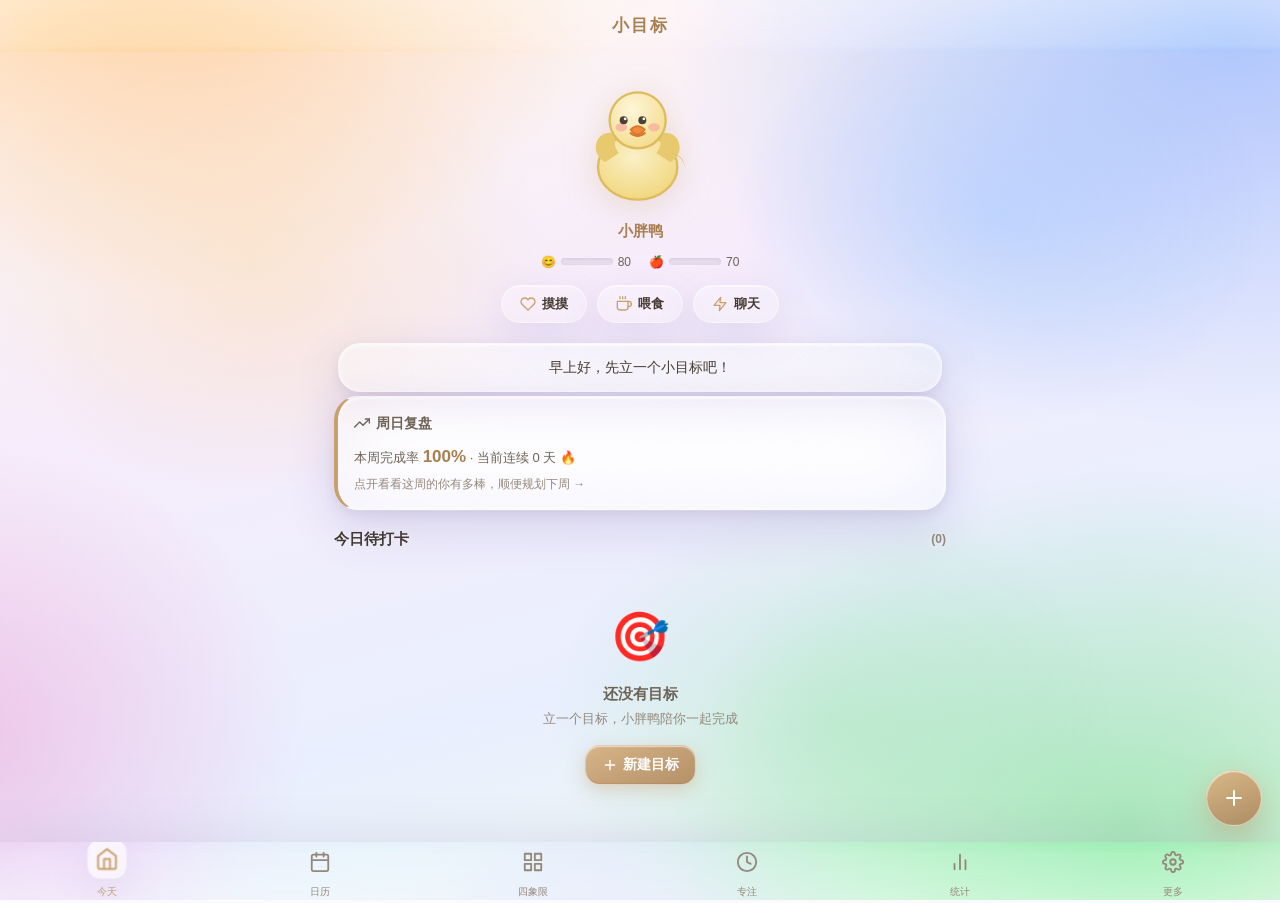
==== commit 3c82659a: "🔧 修复导航栏与标题重叠（containing block 问题） 根因: <nav> 位于 <header> 内部, 而 header 有 backdrop-filter。 backdrop-fil" ====
--- a/docs/index.html
+++ b/docs/index.html
@@ -31,35 +31,38 @@
   <div id="app" class="app-wrap hidden">
     <header class="app-header">
       <div class="app-title" id="page-title">小目标</div>
-      <nav class="app-nav" id="app-nav">
-        <a href="#" data-page="home" class="active">
-          <svg class="nav-icon" viewBox="0 0 24 24" fill="none" stroke="currentColor" stroke-width="2" stroke-linecap="round" stroke-linejoin="round"><path d="M3 9l9-7 9 7v11a2 2 0 0 1-2 2H5a2 2 0 0 1-2-2z"/><polyline points="9 22 9 12 15 12 15 22"/></svg>
-          <span>今天</span>
-        </a>
-        <a href="#" data-page="calendar">
-          <svg class="nav-icon" viewBox="0 0 24 24" fill="none" stroke="currentColor" stroke-width="2" stroke-linecap="round" stroke-linejoin="round"><rect x="3" y="4" width="18" height="18" rx="2" ry="2"/><line x1="16" y1="2" x2="16" y2="6"/><line x1="8" y1="2" x2="8" y2="6"/><line x1="3" y1="10" x2="21" y2="10"/></svg>
-          <span>日历</span>
-        </a>
-        <a href="#" data-page="quadrant">
-          <svg class="nav-icon" viewBox="0 0 24 24" fill="none" stroke="currentColor" stroke-width="2" stroke-linecap="round" stroke-linejoin="round"><rect x="3" y="3" width="7" height="7"/><rect x="14" y="3" width="7" height="7"/><rect x="14" y="14" width="7" height="7"/><rect x="3" y="14" width="7" height="7"/></svg>
-          <span>四象限</span>
-        </a>
-        <a href="#" data-page="focus">
-          <svg class="nav-icon" viewBox="0 0 24 24" fill="none" stroke="currentColor" stroke-width="2" stroke-linecap="round" stroke-linejoin="round"><circle cx="12" cy="12" r="10"/><polyline points="12 6 12 12 16 14"/></svg>
-          <span>专注</span>
-        </a>
-        <a href="#" data-page="stats">
-          <svg class="nav-icon" viewBox="0 0 24 24" fill="none" stroke="currentColor" stroke-width="2" stroke-linecap="round" stroke-linejoin="round"><line x1="18" y1="20" x2="18" y2="10"/><line x1="12" y1="20" x2="12" y2="4"/><line x1="6" y1="20" x2="6" y2="14"/></svg>
-          <span>统计</span>
-        </a>
-        <a href="#" data-page="more">
-          <svg class="nav-icon" viewBox="0 0 24 24" fill="none" stroke="currentColor" stroke-width="2" stroke-linecap="round" stroke-linejoin="round"><circle cx="12" cy="12" r="3"/><path d="M19.4 15a1.65 1.65 0 0 0 .33 1.82l.06.06a2 2 0 0 1 0 2.83 2 2 0 0 1-2.83 0l-.06-.06a1.65 1.65 0 0 0-1.82-.33 1.65 1.65 0 0 0-1 1.51V21a2 2 0 0 1-2 2 2 2 0 0 1-2-2v-.09A1.65 1.65 0 0 0 9 19.4a1.65 1.65 0 0 0-1.82.33l-.06.06a2 2 0 0 1-2.83 0 2 2 0 0 1 0-2.83l.06-.06a1.65 1.65 0 0 0 .33-1.82 1.65 1.65 0 0 0-1.51-1H3a2 2 0 0 1-2-2 2 2 0 0 1 2-2h.09A1.65 1.65 0 0 0 4.6 9a1.65 1.65 0 0 0-.33-1.82l-.06-.06a2 2 0 0 1 0-2.83 2 2 0 0 1 2.83 0l.06.06a1.65 1.65 0 0 0 1.82.33H9a1.65 1.65 0 0 0 1-1.51V3a2 2 0 0 1 2-2 2 2 0 0 1 2 2v.09a1.65 1.65 0 0 0 1 1.51 1.65 1.65 0 0 0 1.82-.33l.06-.06a2 2 0 0 1 2.83 0 2 2 0 0 1 0 2.83l-.06.06a1.65 1.65 0 0 0-.33 1.82V9a1.65 1.65 0 0 0 1.51 1H21a2 2 0 0 1 2 2 2 2 0 0 1-2 2h-.09a1.65 1.65 0 0 0-1.51 1z"/></svg>
-          <span>更多</span>
-        </a>
-      </nav>
     </header>
 
     <main id="main-content"></main>
+
+    <!-- 底部导航（必须在 header 之外：header 的 backdrop-filter 会创建
+         containing block，导致 fixed 定位失效与标题重叠） -->
+    <nav class="app-nav" id="app-nav">
+      <a href="#" data-page="home" class="active">
+        <svg class="nav-icon" viewBox="0 0 24 24" fill="none" stroke="currentColor" stroke-width="2" stroke-linecap="round" stroke-linejoin="round"><path d="M3 9l9-7 9 7v11a2 2 0 0 1-2 2H5a2 2 0 0 1-2-2z"/><polyline points="9 22 9 12 15 12 15 22"/></svg>
+        <span>今天</span>
+      </a>
+      <a href="#" data-page="calendar">
+        <svg class="nav-icon" viewBox="0 0 24 24" fill="none" stroke="currentColor" stroke-width="2" stroke-linecap="round" stroke-linejoin="round"><rect x="3" y="4" width="18" height="18" rx="2" ry="2"/><line x1="16" y1="2" x2="16" y2="6"/><line x1="8" y1="2" x2="8" y2="6"/><line x1="3" y1="10" x2="21" y2="10"/></svg>
+        <span>日历</span>
+      </a>
+      <a href="#" data-page="quadrant">
+        <svg class="nav-icon" viewBox="0 0 24 24" fill="none" stroke="currentColor" stroke-width="2" stroke-linecap="round" stroke-linejoin="round"><rect x="3" y="3" width="7" height="7"/><rect x="14" y="3" width="7" height="7"/><rect x="14" y="14" width="7" height="7"/><rect x="3" y="14" width="7" height="7"/></svg>
+        <span>四象限</span>
+      </a>
+      <a href="#" data-page="focus">
+        <svg class="nav-icon" viewBox="0 0 24 24" fill="none" stroke="currentColor" stroke-width="2" stroke-linecap="round" stroke-linejoin="round"><circle cx="12" cy="12" r="10"/><polyline points="12 6 12 12 16 14"/></svg>
+        <span>专注</span>
+      </a>
+      <a href="#" data-page="stats">
+        <svg class="nav-icon" viewBox="0 0 24 24" fill="none" stroke="currentColor" stroke-width="2" stroke-linecap="round" stroke-linejoin="round"><line x1="18" y1="20" x2="18" y2="10"/><line x1="12" y1="20" x2="12" y2="4"/><line x1="6" y1="20" x2="6" y2="14"/></svg>
+        <span>统计</span>
+      </a>
+      <a href="#" data-page="more">
+        <svg class="nav-icon" viewBox="0 0 24 24" fill="none" stroke="currentColor" stroke-width="2" stroke-linecap="round" stroke-linejoin="round"><circle cx="12" cy="12" r="3"/><path d="M19.4 15a1.65 1.65 0 0 0 .33 1.82l.06.06a2 2 0 0 1 0 2.83 2 2 0 0 1-2.83 0l-.06-.06a1.65 1.65 0 0 0-1.82-.33 1.65 1.65 0 0 0-1 1.51V21a2 2 0 0 1-2 2 2 2 0 0 1-2-2v-.09A1.65 1.65 0 0 0 9 19.4a1.65 1.65 0 0 0-1.82.33l-.06.06a2 2 0 0 1-2.83 0 2 2 0 0 1 0-2.83l.06-.06a1.65 1.65 0 0 0 .33-1.82 1.65 1.65 0 0 0-1.51-1H3a2 2 0 0 1-2-2 2 2 0 0 1 2-2h.09A1.65 1.65 0 0 0 4.6 9a1.65 1.65 0 0 0-.33-1.82l-.06-.06a2 2 0 0 1 0-2.83 2 2 0 0 1 2.83 0l.06.06a1.65 1.65 0 0 0 1.82.33H9a1.65 1.65 0 0 0 1-1.51V3a2 2 0 0 1 2-2 2 2 0 0 1 2 2v.09a1.65 1.65 0 0 0 1 1.51 1.65 1.65 0 0 0 1.82-.33l.06-.06a2 2 0 0 1 2.83 0 2 2 0 0 1 0 2.83l-.06.06a1.65 1.65 0 0 0-.33 1.82V9a1.65 1.65 0 0 0 1.51 1H21a2 2 0 0 1 2 2 2 2 0 0 1-2 2h-.09a1.65 1.65 0 0 0-1.51 1z"/></svg>
+        <span>更多</span>
+      </a>
+    </nav>
 
     <!-- 底部快捷打卡栏 -->
     <div id="quickbar" class="quickbar hidden">
--- a/docs/css/style.css
+++ b/docs/css/style.css
@@ -156,11 +156,16 @@
   flex: 1; display: flex; flex-direction: column; align-items: center; justify-content: center;
   text-decoration: none; color: var(--ink-3); font-size: 10px; gap: 4px;
   transition: color .3s var(--ease);
+  min-width: 0; overflow: hidden;
+}
+.app-nav a span {
+  white-space: nowrap; overflow: hidden; text-overflow: ellipsis; max-width: 100%;
 }
 .app-nav a .nav-icon {
-  width: 22px; height: 22px;
-  padding: 8px; width: 38px; height: 38px; box-sizing: content-box;
-  border-radius: 14px;
+  width: 36px; height: 36px;
+  padding: 7px;
+  box-sizing: border-box; /* 总尺寸固定 36px，图标 22px，不溢出 */
+  border-radius: 12px;
   transition: all .35s var(--spring);
 }
 .app-nav a.active { color: var(--primary); }
